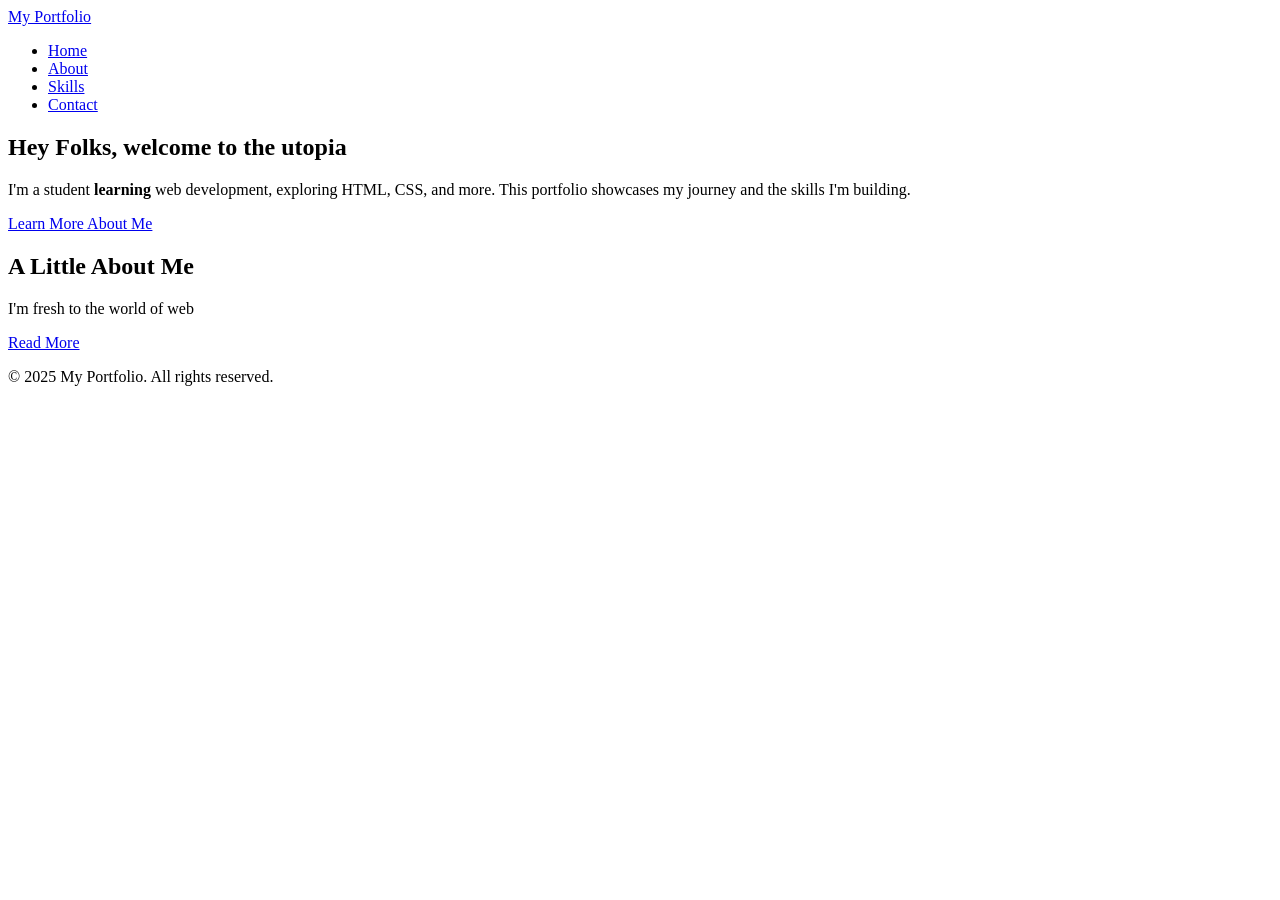
==== index.html @ 39845046 "Update index.html" ====
<!DOCTYPE html>
<!--
================================================================================
index.html — Your Homepage
================================================================================

This is the main page of your site. Everything below follows a pattern you'll
see in most web pages: a DOCTYPE, then an html element containing head and body.

The comments throughout this file explain what things are called and roughly
what they do. You don't need to read every comment before starting—skim them
when you're curious, or when you're trying to find something specific.

Feel free to experiment. If you break something, you can always look at the
original or fork the repository again.

================================================================================
-->
<html lang="en">
<!--
The <html> element wraps everything. The lang="en" attribute tells browsers
and screen readers that the content is in English.
-->

<head>
    <!--
    The <head> contains information ABOUT the page—metadata that doesn't appear
    on the page itself but affects how it displays and how search engines see it.
    -->

    <meta charset="UTF-8">
    <!--
    Character encoding. UTF-8 supports virtually all characters from all
    languages. Always include this first.
    -->

    <meta name="viewport" content="width=device-width, initial-scale=1.0">
    <!--
    This makes the page work properly on mobile devices. Without it, phones
    would display your site as a tiny zoomed-out desktop page.
    -->

    <meta name="description" content="A personal portfolio website">
    <!--
    Search engines might display this in search results. Update it to describe
    your site.
    -->

    <title></title>
    <!--
    This appears in the browser tab. It's also what shows in search results
    and bookmarks. Update it to reflect your site.
    
    → Exercise 3: Change this to your name or site name
    -->

    <link rel="stylesheet" href="styles.css">
    <!--
    This connects your HTML to the CSS file. Without this link, none of your
    styles would apply.
    -->

    <!-- Exercise 25: Add your favicon link here when you're ready
    <link rel="icon" type="image/x-icon" href="favicon.ico">
    -->
</head>

<body>
    <!--
    Everything visible on the page goes in the <body>. The structure here uses
    semantic elements: <header>, <main>, <footer> instead of generic <div>s.
    These communicate meaning to screen readers and search engines.
    -->

    <header>
        <!--
        The site header typically contains the logo/site name and main navigation.
        This appears at the top of every page.
        
        → Exercise 20: The CSS makes this "sticky"—scroll down your page and
          notice how the header stays visible at the top.
        -->
        <div class="container header-content">
            <!--
            The "container" class centers content and limits its width.
            Look at .container in styles.css to see how it works.
            -->

            <a href="index.html" class="logo">My Portfolio</a>
            <!--
            The logo is just a styled link that points back to the homepage.
            Update the text to match your site name.
            -->

            <nav class="main-nav">
                <!--
                The <nav> element indicates this is navigation. Screen readers
                recognize it and can announce "navigation" to users.
                
                → Exercise 12: Update these links to point to your sections
                -->
                <ul>
                    <li><a href="index.html">Home</a></li>
                    <li><a href="about.html">About</a></li>
                    <li><a href="#skills">Skills</a></li>
                    <li><a href="#contact">Contact</a></li>
                </ul>
            </nav>
        </div>
    </header>

    <main>
        <!--
        The <main> element contains the primary content of the page.
        There should be only one <main> per page.
        -->

        <section class="hero">
            <!--
            The "hero" is the large prominent section at the top of many sites.
            It typically contains a headline and brief introduction.
            
            → Exercise 14: Try changing the background to a gradient in CSS
            -->
            <div class="container">
                <h1>Hey Folks, welcome to the utopia</h1>
                <!--
                Every page should have one <h1>—the main heading.
                Screen readers and search engines use headings to understand
                the page structure.
                
                → Exercise 4: Change this to something personal
                -->

                <p class="hero-text">
                    I'm a student <strong>learning</strong> web development, exploring HTML, CSS, and more.
                    This portfolio showcases my journey and the skills I'm building.
                </p>
                <!--
                → Exercise 5: Rewrite this in your own voice
                → Exercise 6: Try adding <strong> or <em> tags around key words
                -->

                <a href="about.html" class="btn btn-primary">Learn More About Me</a>
                <!--
                This looks like a button but is actually a link. The difference:
                <button> is for actions (like submitting a form).
                <a> is for navigation (going somewhere).
                This navigates to the about page, so it's a link styled as a button.
                -->
            </div>
        </section>

        <section class="section about-preview">
            <!--
            A preview of the about page content. Notice the class "section"—
            this provides consistent padding across all sections.
            
            → Exercise 7: Rewrite the content in this section
            → Exercise 9: Try adding an image here
            -->
            <div class="container">
                <h2>A Little About Me</h2>

                <div class="card">
                    <!--
                    The "card" class creates a contained box with background,
                    padding, and shadow. You'll see this pattern throughout.
                    
                    → Exercise 15, 16: Explore how padding and border-radius work
                    → Exercise 22: Add hover effects to cards
                    -->
                    <p>
                        I'm fresh to the world of web 
                    </p>

                    <!-- 
                    → Exercise 9: Try adding an image here:
                    
                    <figure class="profile-image">
                        <img src="https://picsum.photos/400/300" alt="Description of image">
                        <figcaption>A caption for your image</figcaption>
                    </figure>
                    -->

                    <a href="about.html" class="btn">Read More</a>
                    <!--
                    → Exercise 10: Click this link to test navigation
                    -->
                </div>
            </div>
        </section>

        <!--
        → Exercise 8: Add your skills section here
        
        <section id="skills" class="section skills-section">
            <div class="container">
                <h2>What I'm Learning</h2>
                <p>Write something here about skills you're developing.</p>
                <div class="card">
                    <h3>Technical Skills</h3>
                    <p>List some things you're learning or want to learn.</p>
                </div>
            </div>
        </section>
        -->

        <!--
        → Exercise 11: Add your contact section here
        
        <section id="contact" class="section contact-section">
            <div class="container">
                <h2>Get In Touch</h2>
                <p>I'd love to hear from you.</p>
                <a href="mailto:your.email@example.com" class="btn">Send Me an Email</a>
            </div>
        </section>
        -->

    </main>

    <footer>
        <!--
        The footer typically contains copyright info and secondary links.
        
        → Exercise 21: Check out the CSS that pushes this to the bottom
        -->
        <div class="container">
            <p>&copy; 2025 My Portfolio. All rights reserved.</p>
            <!--
            &copy; is an HTML entity that displays the © symbol.
            Update the year and name.
            -->
        </div>
    </footer>

</body>
</html>
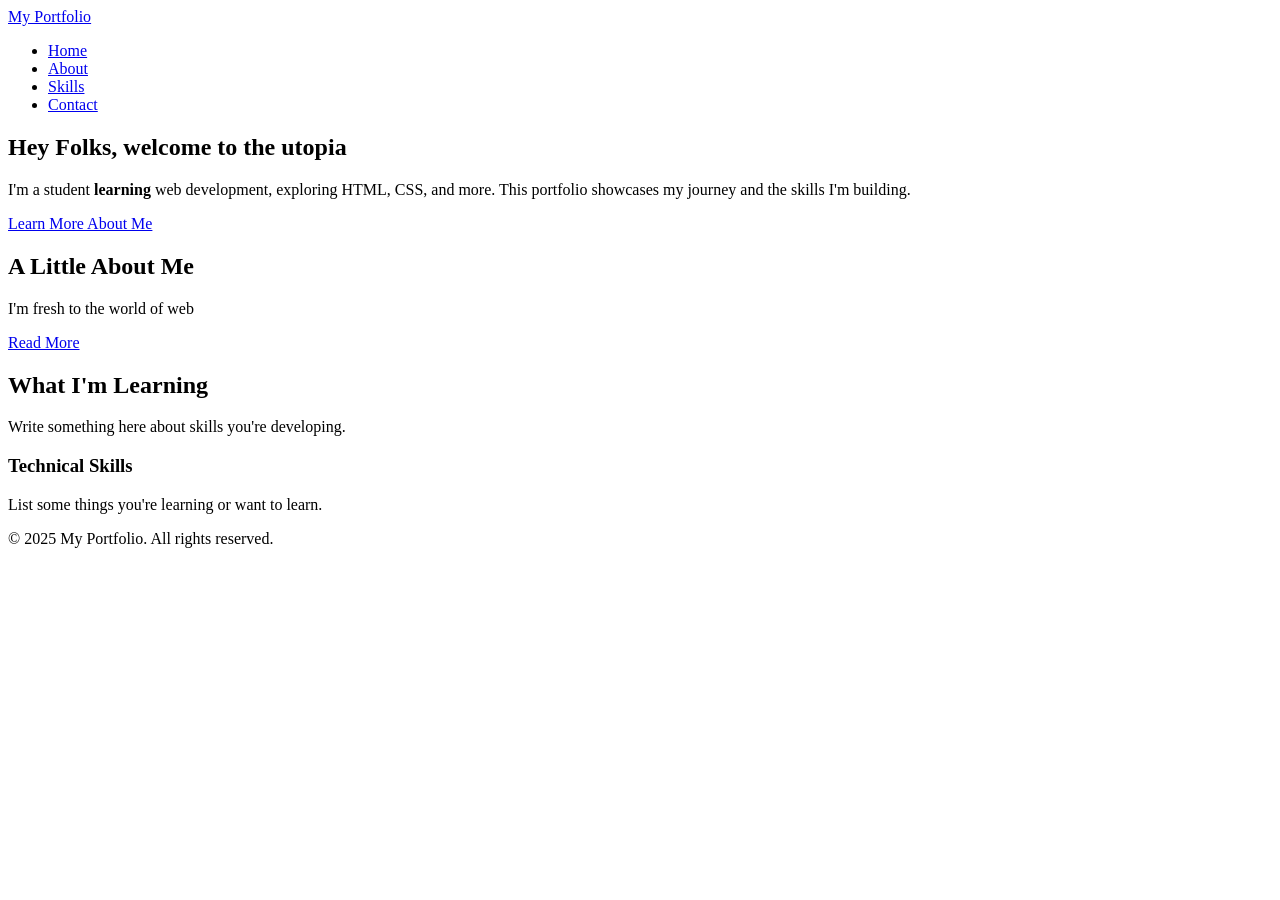
==== commit 85ac4a4d: "Update index.html" ====
--- a/index.html
+++ b/index.html
@@ -205,6 +205,16 @@
             </div>
         </section>
         -->
+        <section id="skills" class="section skills-section">
+            <div class="container">
+                <h2>What I'm Learning</h2>
+                <p>Write something here about skills you're developing.</p>
+                <div class="card">
+                    <h3>Technical Skills</h3>
+                    <p>List some things you're learning or want to learn.</p>
+                </div>
+            </div>
+        </section>
 
         <!--
         → Exercise 11: Add your contact section here
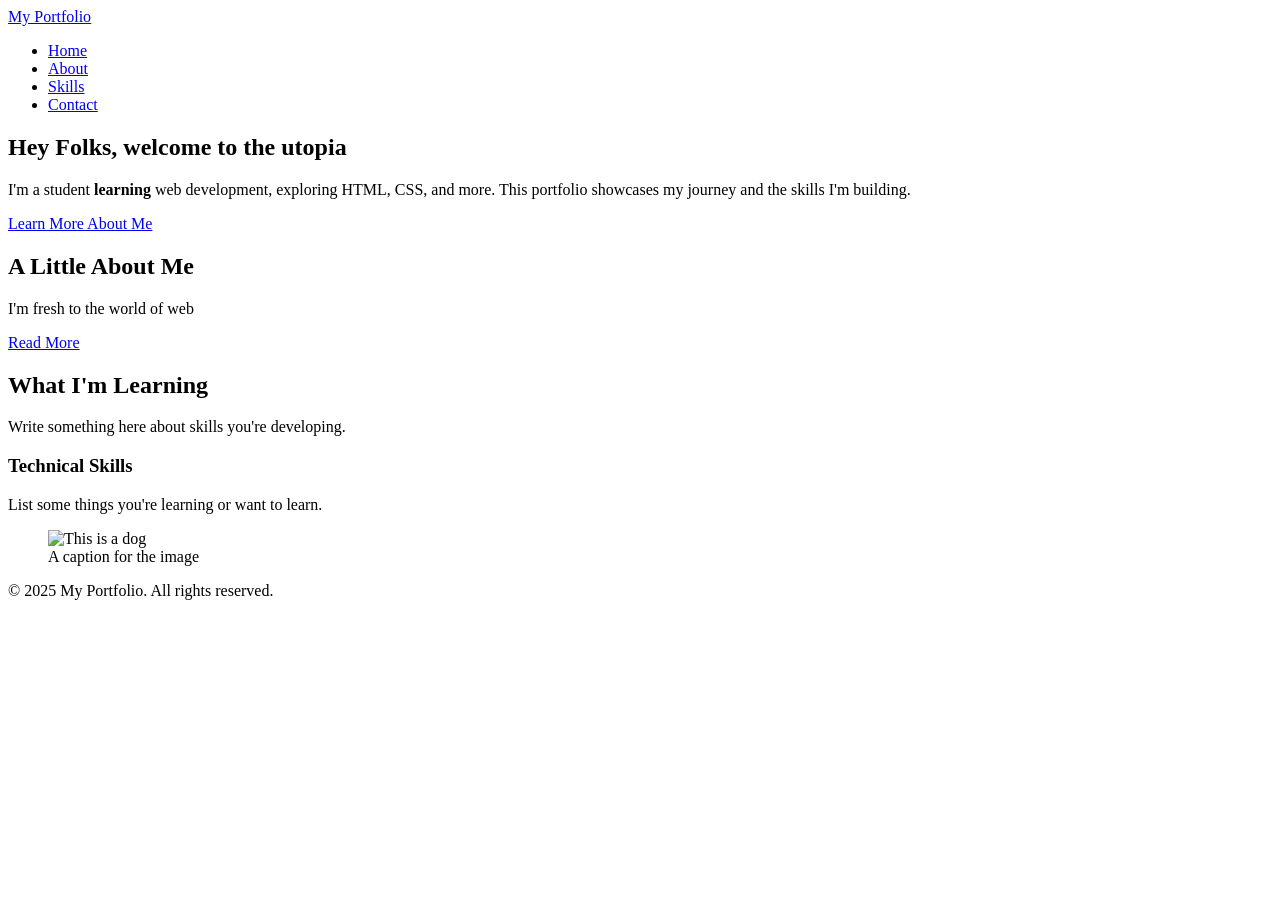
==== commit c2748b05: "Update index.html" ====
--- a/index.html
+++ b/index.html
@@ -216,6 +216,11 @@
             </div>
         </section>
 
+        <figure class="profile-image">
+            <img src="https://picsum.photos/400/300" alt="This is a dog">
+            <figcaption>A caption for the image</figcaption>
+        </figure>
+
         <!--
         → Exercise 11: Add your contact section here
         
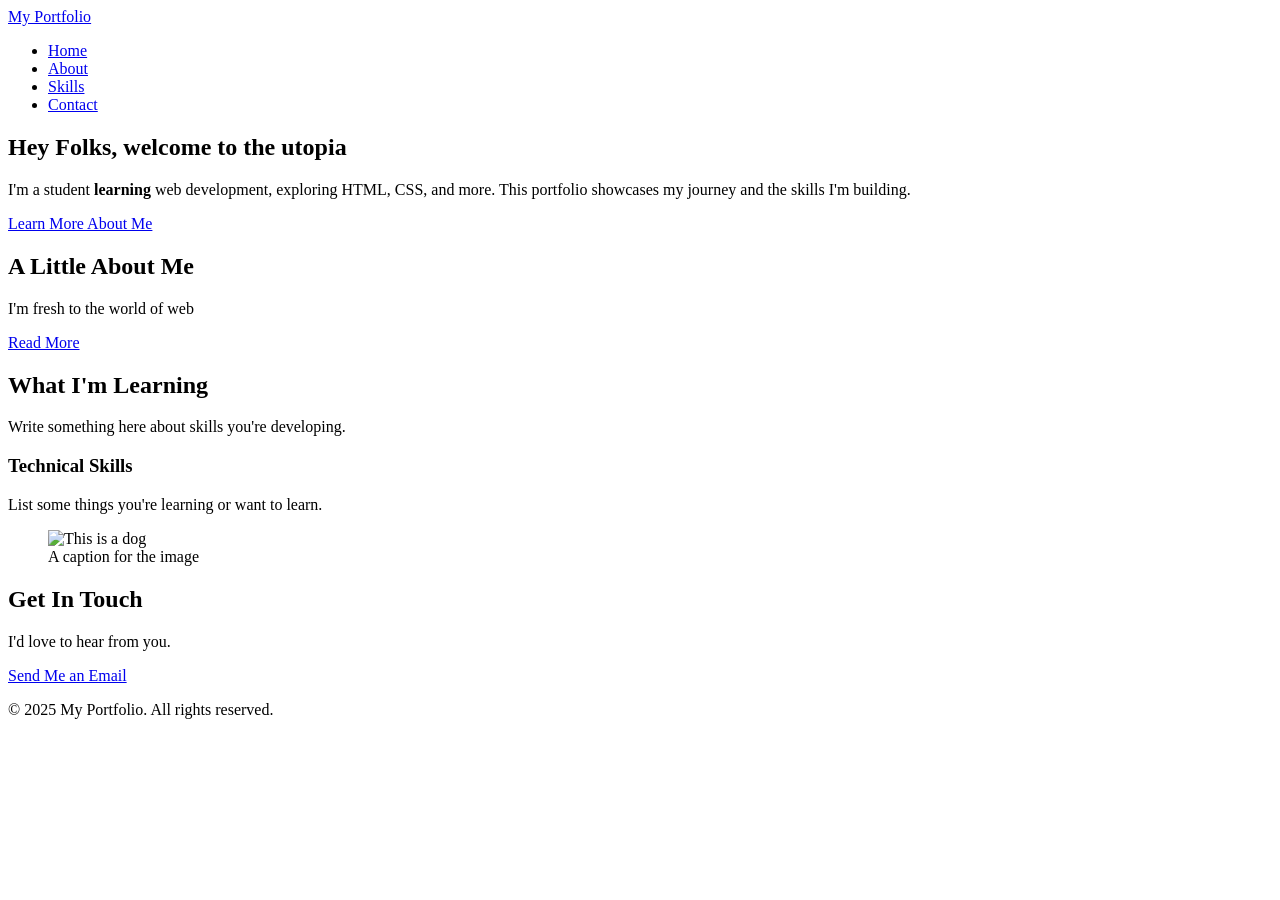
==== commit e8a7d877: "Update index.html" ====
--- a/index.html
+++ b/index.html
@@ -178,12 +178,12 @@
                     → Exercise 9: Try adding an image here:
                     
                     <figure class="profile-image">
-                        <img src="https://picsum.photos/400/300" alt="Description of image">
+                        <img src="https://picsum.photos/400/300" alt="">
                         <figcaption>A caption for your image</figcaption>
                     </figure>
                     -->
 
-                    <a href="about.html" class="btn">Read More</a>
+                    <a href="abut.html" class="btn">Read More</a>
                     <!--
                     → Exercise 10: Click this link to test navigation
                     -->
@@ -232,7 +232,13 @@
             </div>
         </section>
         -->
-
+        <section id="contact" class="section contact-section">
+            <div class="container">
+                <h2>Get In Touch</h2>
+                <p>I'd love to hear from you.</p>
+                <a href="sallychenying@gmail.com" class="btn">Send Me an Email</a>
+            </div>
+        </section>
     </main>
 
     <footer>
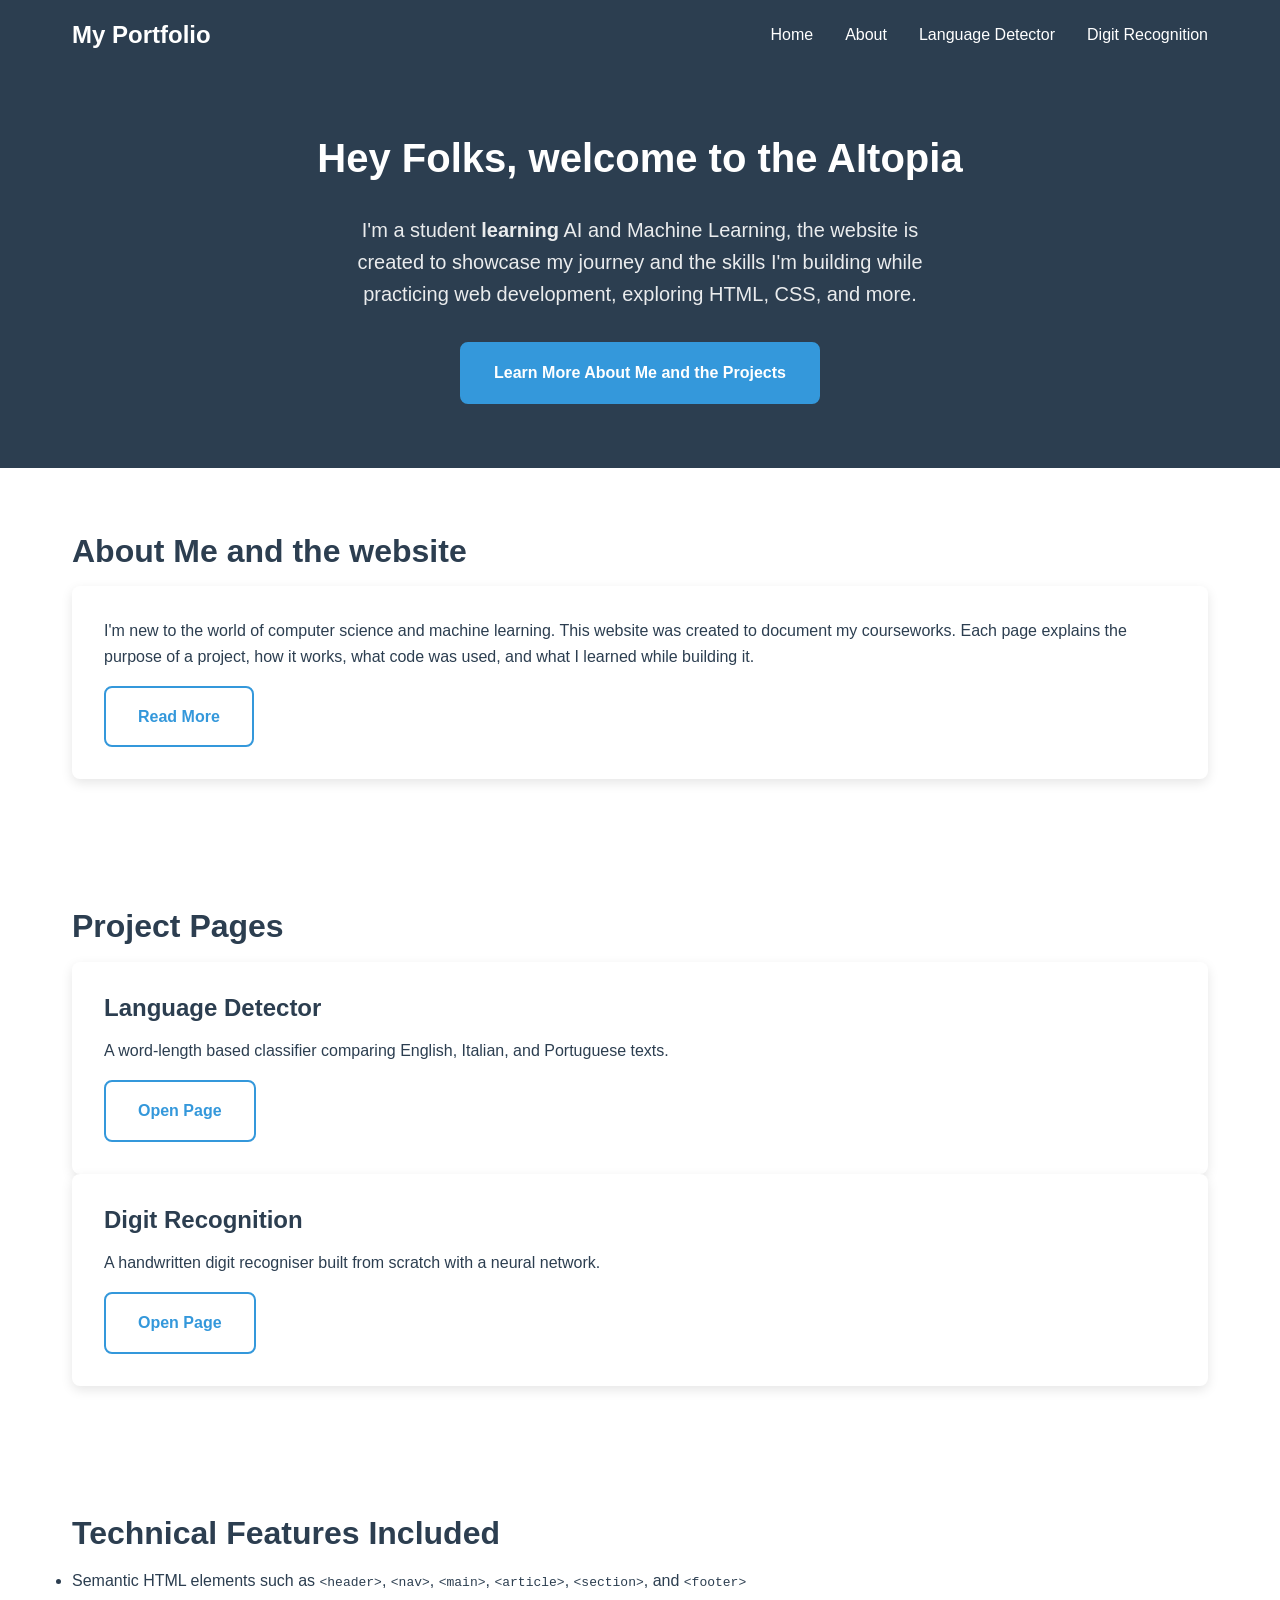
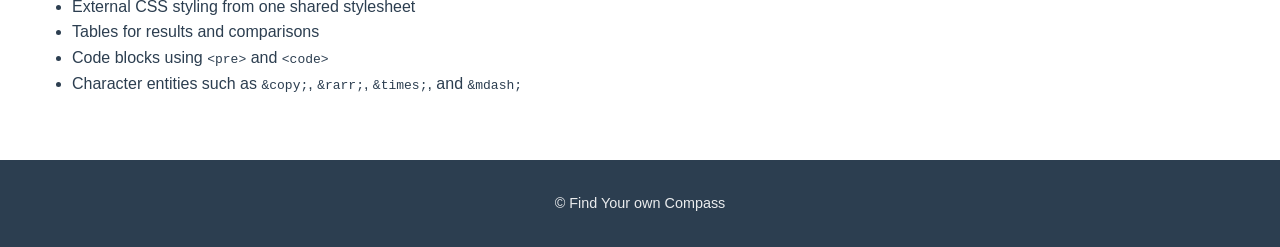
==== commit b6ba9165: "Revise homepage for AI and Machine Learning projects Updated the homepage content to reflect AI and " ====
--- a/index.html
+++ b/index.html
@@ -1,260 +1,85 @@
 <!DOCTYPE html>
-<!--
-================================================================================
-index.html — Your Homepage
-================================================================================
-
-This is the main page of your site. Everything below follows a pattern you'll
-see in most web pages: a DOCTYPE, then an html element containing head and body.
-
-The comments throughout this file explain what things are called and roughly
-what they do. You don't need to read every comment before starting—skim them
-when you're curious, or when you're trying to find something specific.
-
-Feel free to experiment. If you break something, you can always look at the
-original or fork the repository again.
-
-================================================================================
--->
 <html lang="en">
-<!--
-The <html> element wraps everything. The lang="en" attribute tells browsers
-and screen readers that the content is in English.
--->
-
 <head>
-    <!--
-    The <head> contains information ABOUT the page—metadata that doesn't appear
-    on the page itself but affects how it displays and how search engines see it.
-    -->
-
     <meta charset="UTF-8">
-    <!--
-    Character encoding. UTF-8 supports virtually all characters from all
-    languages. Always include this first.
-    -->
-
     <meta name="viewport" content="width=device-width, initial-scale=1.0">
-    <!--
-    This makes the page work properly on mobile devices. Without it, phones
-    would display your site as a tiny zoomed-out desktop page.
-    -->
-
-    <meta name="description" content="A personal portfolio website">
-    <!--
-    Search engines might display this in search results. Update it to describe
-    your site.
-    -->
-
-    <title></title>
-    <!--
-    This appears in the browser tab. It's also what shows in search results
-    and bookmarks. Update it to reflect your site.
-    
-    → Exercise 3: Change this to your name or site name
-    -->
-
+    <meta name="description" content="My AI and Machine Learning Sandbox">
+    <title>Project Documentation</title>
     <link rel="stylesheet" href="styles.css">
-    <!--
-    This connects your HTML to the CSS file. Without this link, none of your
-    styles would apply.
-    -->
-
-    <!-- Exercise 25: Add your favicon link here when you're ready
-    <link rel="icon" type="image/x-icon" href="favicon.ico">
-    -->
 </head>
-
 <body>
-    <!--
-    Everything visible on the page goes in the <body>. The structure here uses
-    semantic elements: <header>, <main>, <footer> instead of generic <div>s.
-    These communicate meaning to screen readers and search engines.
-    -->
-
     <header>
-        <!--
-        The site header typically contains the logo/site name and main navigation.
-        This appears at the top of every page.
-        
-        → Exercise 20: The CSS makes this "sticky"—scroll down your page and
-          notice how the header stays visible at the top.
-        -->
         <div class="container header-content">
-            <!--
-            The "container" class centers content and limits its width.
-            Look at .container in styles.css to see how it works.
-            -->
-
             <a href="index.html" class="logo">My Portfolio</a>
-            <!--
-            The logo is just a styled link that points back to the homepage.
-            Update the text to match your site name.
-            -->
-
             <nav class="main-nav">
-                <!--
-                The <nav> element indicates this is navigation. Screen readers
-                recognize it and can announce "navigation" to users.
-                
-                → Exercise 12: Update these links to point to your sections
-                -->
                 <ul>
                     <li><a href="index.html">Home</a></li>
                     <li><a href="about.html">About</a></li>
-                    <li><a href="#skills">Skills</a></li>
-                    <li><a href="#contact">Contact</a></li>
+                    <li><a href="language.html">Language Detector</a></li>
+                    <li><a href="digit.html">Digit Recognition</a></li>
                 </ul>
             </nav>
         </div>
     </header>
 
     <main>
-        <!--
-        The <main> element contains the primary content of the page.
-        There should be only one <main> per page.
-        -->
-
         <section class="hero">
-            <!--
-            The "hero" is the large prominent section at the top of many sites.
-            It typically contains a headline and brief introduction.
-            
-            → Exercise 14: Try changing the background to a gradient in CSS
-            -->
             <div class="container">
-                <h1>Hey Folks, welcome to the utopia</h1>
-                <!--
-                Every page should have one <h1>—the main heading.
-                Screen readers and search engines use headings to understand
-                the page structure.
-                
-                → Exercise 4: Change this to something personal
-                -->
-
+                <h1>Hey Folks, welcome to the AItopia</h1>
                 <p class="hero-text">
-                    I'm a student <strong>learning</strong> web development, exploring HTML, CSS, and more.
-                    This portfolio showcases my journey and the skills I'm building.
+                    I'm a student <strong>learning</strong> AI and Machine Learning, the website is created to showcase my journey and the skills I'm building while practicing web development, exploring HTML, CSS, and more.
                 </p>
-                <!--
-                → Exercise 5: Rewrite this in your own voice
-                → Exercise 6: Try adding <strong> or <em> tags around key words
-                -->
-
-                <a href="about.html" class="btn btn-primary">Learn More About Me</a>
-                <!--
-                This looks like a button but is actually a link. The difference:
-                <button> is for actions (like submitting a form).
-                <a> is for navigation (going somewhere).
-                This navigates to the about page, so it's a link styled as a button.
-                -->
+                <a href="about.html" class="btn btn-primary">Learn More About Me and the Projects</a>
             </div>
         </section>
 
-        <section class="section about-preview">
-            <!--
-            A preview of the about page content. Notice the class "section"—
-            this provides consistent padding across all sections.
-            
-            → Exercise 7: Rewrite the content in this section
-            → Exercise 9: Try adding an image here
-            -->
+        <section class="section">
             <div class="container">
-                <h2>A Little About Me</h2>
-
+                <h2>About Me and the website</h2>
                 <div class="card">
-                    <!--
-                    The "card" class creates a contained box with background,
-                    padding, and shadow. You'll see this pattern throughout.
-                    
-                    → Exercise 15, 16: Explore how padding and border-radius work
-                    → Exercise 22: Add hover effects to cards
-                    -->
-                    <p>
-                        I'm fresh to the world of web 
-                    </p>
-
-                    <!-- 
-                    → Exercise 9: Try adding an image here:
-                    
-                    <figure class="profile-image">
-                        <img src="https://picsum.photos/400/300" alt="">
-                        <figcaption>A caption for your image</figcaption>
-                    </figure>
-                    -->
-
+                    <p>I'm new to the world of computer science and machine learning. This website was created to document my courseworks. Each page explains the purpose of a project, how it works, what code was used, and what I learned while building it.</p> 
                     <a href="abut.html" class="btn">Read More</a>
-                    <!--
-                    → Exercise 10: Click this link to test navigation
-                    -->
                 </div>
             </div>
         </section>
 
-        <!--
-        → Exercise 8: Add your skills section here
-        
-        <section id="skills" class="section skills-section">
+        <section class="section alt-section">
             <div class="container">
-                <h2>What I'm Learning</h2>
-                <p>Write something here about skills you're developing.</p>
-                <div class="card">
-                    <h3>Technical Skills</h3>
-                    <p>List some things you're learning or want to learn.</p>
-                </div>
-            </div>
-        </section>
-        -->
-        <section id="skills" class="section skills-section">
-            <div class="container">
-                <h2>What I'm Learning</h2>
-                <p>Write something here about skills you're developing.</p>
-                <div class="card">
-                    <h3>Technical Skills</h3>
-                    <p>List some things you're learning or want to learn.</p>
+                <h2>Project Pages</h2>
+                <div class="card-grid">
+                    <article class="card">
+                        <h3>Language Detector</h3>
+                        <p>A word-length based classifier comparing English, Italian, and Portuguese texts.</p>
+                        <a href="language.html" class="btn">Open Page</a>
+                    </article>
+                    <article class="card">
+                        <h3>Digit Recognition</h3>
+                        <p>A handwritten digit recogniser built from scratch with a neural network.</p>
+                        <a href="digits.html" class="btn">Open Page</a>
+                    </article>
                 </div>
             </div>
         </section>
 
-        <figure class="profile-image">
-            <img src="https://picsum.photos/400/300" alt="This is a dog">
-            <figcaption>A caption for the image</figcaption>
-        </figure>
+        <section class="section">
 
-        <!--
-        → Exercise 11: Add your contact section here
-        
-        <section id="contact" class="section contact-section">
-            <div class="container">
-                <h2>Get In Touch</h2>
-                <p>I'd love to hear from you.</p>
-                <a href="mailto:your.email@example.com" class="btn">Send Me an Email</a>
-            </div>
-        </section>
-        -->
-        <section id="contact" class="section contact-section">
-            <div class="container">
-                <h2>Get In Touch</h2>
-                <p>I'd love to hear from you.</p>
-                <a href="sallychenying@gmail.com" class="btn">Send Me an Email</a>
-            </div>
-        </section>
+    <div class="container">
+        <h2>Technical Features Included</h2>
+        <ul>
+            <li>Semantic HTML elements such as <code>&lt;header&gt;</code>, <code>&lt;nav&gt;</code>, <code>&lt;main&gt;</code>, <code>&lt;article&gt;</code>, <code>&lt;section&gt;</code>, and <code>&lt;footer&gt;</code></li>
+            <li>External CSS styling from one shared stylesheet</li>
+            <li>Tables for results and comparisons</li>
+            <li>Code blocks using <code>&lt;pre&gt;</code> and <code>&lt;code&gt;</code></li>
+            <li>Character entities such as <code>&amp;copy;</code>, <code>&amp;rarr;</code>, <code>&amp;times;</code>, and <code>&amp;mdash;</code></li>
+        </ul>
+    </div>
+</section>
     </main>
 
-    <footer>
-        <!--
-        The footer typically contains copyright info and secondary links.
-        
-        → Exercise 21: Check out the CSS that pushes this to the bottom
-        -->
+    <footer class="site-footer">
         <div class="container">
-            <p>&copy; 2025 My Portfolio. All rights reserved.</p>
-            <!--
-            &copy; is an HTML entity that displays the © symbol.
-            Update the year and name.
-            -->
+            <p>© Find Your own Compass</p>
         </div>
     </footer>
-
 </body>
 </html>
--- a/styles.css
+++ b/styles.css
@@ -0,0 +1,579 @@
+/*
+================================================================================
+styles.css — The Stylesheet
+================================================================================
+
+This file controls how your HTML looks. Both index.html and about.html link
+to this same file, which is why they share the same styling.
+
+The file is organized into sections. Use the table of contents below to find
+specific areas, or just scroll through to explore.
+
+Table of Contents:
+1. CSS Variables
+2. Reset & Base Styles
+3. Typography
+4. Layout & Container
+5. Header & Navigation
+6. Hero Section
+7. Sections & Cards
+8. Buttons
+9. About Page
+10. Footer
+11. Images
+12. Utilities
+13. Responsive Styles (Media Queries)
+
+================================================================================
+*/
+
+
+/*
+================================================================================
+1. CSS VARIABLES
+================================================================================
+
+Variables let you define values once and reuse them throughout. They're defined
+with -- prefix and used with var(). Changing a variable here changes it
+everywhere it's used.
+
+→ Exercise 13: Try changing these colors and watch what happens
+*/
+
+:root {
+    /* Colors */
+    --primary-color: #2c3e50;
+    --secondary-color: #34495e;
+    --accent-color: #3498db;
+    --text-dark: #2c3e50;
+    --text-light: #7f8c8d;
+    --white: #ffffff;
+    --light-gray: #f8f9fa;
+
+    /* Spacing - rem units scale with user's font size preferences */
+    --spacing-xs: 0.5rem;
+    --spacing-sm: 1rem;
+    --spacing-md: 2rem;
+    --spacing-lg: 3rem;
+    --spacing-xl: 4rem;
+
+    /* Typography */
+    --font-main: 'Segoe UI', Tahoma, Geneva, Verdana, sans-serif;
+
+    /* Animation */
+    --transition-fast: 0.2s ease;
+    --transition-normal: 0.3s ease;
+
+    /* Border radius */
+    --radius-sm: 4px;
+    --radius-md: 8px;
+    --radius-lg: 16px;
+
+    /* Shadows */
+    --shadow-sm: 0 2px 4px rgba(0, 0, 0, 0.1);
+    --shadow-md: 0 4px 12px rgba(0, 0, 0, 0.1);
+    --shadow-lg: 0 8px 25px rgba(0, 0, 0, 0.15);
+}
+
+
+/*
+================================================================================
+2. RESET & BASE STYLES
+================================================================================
+
+Browsers have default styles that vary. These rules create a consistent
+starting point.
+*/
+
+* {
+    margin: 0;
+    padding: 0;
+    box-sizing: border-box;
+    /*
+    box-sizing: border-box makes width include padding and border.
+    Without this, a 200px wide element with 20px padding would actually
+    be 240px wide. With border-box, it stays 200px and the content shrinks.
+    */
+}
+
+html {
+    scroll-behavior: smooth;
+    /*
+    Makes anchor links (#section) scroll smoothly instead of jumping.
+    → Exercise 12: Click a navigation link to see this in action
+    */
+}
+
+body {
+    font-family: var(--font-main);
+    line-height: 1.6;
+    color: var(--text-dark);
+    background-color: var(--white);
+    min-height: 100vh;
+    display: flex;
+    flex-direction: column;
+    /*
+    Flexbox on body with column direction helps position the footer.
+    → Exercise 21: See how margin-top: auto on footer uses this
+    */
+}
+
+
+/*
+================================================================================
+3. TYPOGRAPHY
+================================================================================
+*/
+
+h1, h2, h3, h4, h5, h6 {
+    font-weight: 700;
+    line-height: 1.2;
+    margin-bottom: var(--spacing-sm);
+}
+
+h1 { font-size: 2.5rem; }
+h2 { font-size: 2rem; }
+h3 { font-size: 1.5rem; }
+
+p {
+    margin-bottom: var(--spacing-sm);
+}
+
+p:last-child {
+    margin-bottom: 0;
+    /* Removes bottom margin from the last paragraph in a container */
+}
+
+strong { font-weight: 700; }
+em { font-style: italic; }
+
+a {
+    color: var(--accent-color);
+    text-decoration: none;
+    transition: color var(--transition-fast);
+}
+
+a:hover {
+    color: var(--primary-color);
+    text-decoration: underline;
+}
+
+a:focus {
+    outline: 2px solid var(--accent-color);
+    outline-offset: 2px;
+    /*
+    Focus styles are essential for keyboard navigation.
+    → Exercise 23: Press Tab to move through links and see this outline
+    */
+}
+
+
+/*
+================================================================================
+4. LAYOUT & CONTAINER
+================================================================================
+*/
+
+.container {
+    width: 100%;
+    max-width: 1200px;
+    margin: 0 auto;
+    padding: 0 var(--spacing-md);
+    /*
+    max-width prevents content from stretching too wide on large screens.
+    margin: 0 auto centers the container (auto left/right margins split
+    available space evenly).
+    
+    → Exercise 19: Try changing max-width or removing margin: 0 auto
+    */
+}
+
+
+/*
+================================================================================
+5. HEADER & NAVIGATION
+================================================================================
+
+→ Exercise 20: Explore position: sticky here
+*/
+
+header {
+    background-color: var(--primary-color);
+    color: var(--white);
+    padding: var(--spacing-sm) 0;
+    position: sticky;
+    top: 0;
+    z-index: 100;
+    /*
+    position: sticky + top: 0 makes the header stick to the top when you scroll.
+    z-index ensures it appears above other content.
+    
+    Try changing sticky to fixed or relative and scroll your page.
+    */
+}
+
+.header-content {
+    display: flex;
+    justify-content: space-between;
+    align-items: center;
+    /*
+    Flexbox places logo on left, nav on right.
+    justify-content: space-between pushes them to opposite ends.
+    */
+}
+
+.logo {
+    font-size: 1.5rem;
+    font-weight: 700;
+    color: var(--white);
+    text-decoration: none;
+}
+
+.logo:hover {
+    color: var(--light-gray);
+    text-decoration: none;
+}
+
+.main-nav ul {
+    display: flex;
+    list-style: none;
+    gap: var(--spacing-md);
+    /* gap creates space between flex items */
+}
+
+.main-nav a {
+    color: var(--white);
+    text-decoration: none;
+    padding: var(--spacing-xs) 0;
+}
+
+.main-nav a:hover,
+.main-nav a.active {
+    text-decoration: underline;
+    text-underline-offset: 4px;
+}
+
+.main-nav a:focus {
+    outline: 2px solid var(--white);
+    outline-offset: 2px;
+}
+
+
+/*
+================================================================================
+6. HERO SECTION
+================================================================================
+
+→ Exercise 14: Try changing the background to a gradient
+→ Exercise 17: Experiment with text-align
+*/
+
+.hero {
+    background-color: var(--primary-color);
+    /*
+    Try replacing with:
+    background: linear-gradient(0deg, var(--primary-color), var(--accent-color));
+    */
+    color: var(--white);
+    text-align: center;
+    padding: var(--spacing-xl) 0;
+}
+
+.hero h1 {
+    margin-bottom: var(--spacing-md);
+}
+
+.hero-text {
+    font-size: 1.25rem;
+    max-width: 600px;
+    margin: 0 auto var(--spacing-md);
+    opacity: 0.9;
+}
+
+
+/*
+================================================================================
+7. SECTIONS & CARDS
+================================================================================
+
+→ Exercise 15: Explore padding here
+→ Exercise 16: Experiment with border-radius and borders
+→ Exercise 18: Try adding section-specific styles
+→ Exercise 22: Add hover effects
+*/
+
+.section {
+    padding: var(--spacing-xl) 0;
+}
+
+.page-header {
+    background-color: var(--light-gray);
+    text-align: center;
+    padding: var(--spacing-lg) 0;
+}
+
+.page-subtitle {
+    color: var(--text-light);
+    font-size: 1.125rem;
+}
+
+.card {
+    background-color: var(--white);
+    padding: var(--spacing-md);
+    border-radius: var(--radius-md);
+    box-shadow: var(--shadow-md);
+    transition: transform var(--transition-fast), box-shadow var(--transition-fast);
+    /*
+    The transition property here makes hover animations smooth.
+    → Exercise 22: Add the .card:hover rule below
+    */
+}
+
+/* → Exercise 22: Uncomment to add hover effects
+.card:hover {
+    transform: translateY(-5px);
+    box-shadow: var(--shadow-lg);
+}
+*/
+
+/* → Exercise 18: Uncomment to style the skills section differently
+.skills-section {
+    background-color: var(--light-gray);
+}
+
+.skills-section .card {
+    border-left: 4px solid var(--accent-color);
+}
+*/
+
+/* Contact section styling (for Exercise 11) */
+.contact-section {
+    background-color: var(--primary-color);
+    color: var(--white);
+    text-align: center;
+}
+
+.contact-section h2 {
+    color: var(--white);
+}
+
+.contact-section .btn {
+    background-color: var(--white);
+    color: var(--primary-color);
+    border-color: var(--white);
+}
+
+.contact-section .btn:hover {
+    background-color: var(--light-gray);
+    border-color: var(--light-gray);
+}
+
+
+/*
+================================================================================
+8. BUTTONS
+================================================================================
+*/
+
+.btn {
+    display: inline-block;
+    padding: var(--spacing-sm) var(--spacing-md);
+    background-color: transparent;
+    color: var(--accent-color);
+    border: 2px solid var(--accent-color);
+    border-radius: var(--radius-md);
+    text-decoration: none;
+    font-weight: 600;
+    cursor: pointer;
+    transition: all var(--transition-fast);
+}
+
+.btn:hover {
+    background-color: var(--accent-color);
+    color: var(--white);
+    text-decoration: none;
+}
+
+.btn:focus {
+    outline: 2px solid var(--primary-color);
+    outline-offset: 2px;
+}
+
+.btn-primary {
+    background-color: var(--accent-color);
+    color: var(--white);
+}
+
+.btn-primary:hover {
+    background-color: var(--primary-color);
+    border-color: var(--primary-color);
+}
+
+.cta-buttons {
+    display: flex;
+    gap: var(--spacing-sm);
+    justify-content: center;
+    flex-wrap: wrap;
+}
+
+
+/*
+================================================================================
+9. ABOUT PAGE
+================================================================================
+*/
+
+.about-content {
+    max-width: 800px;
+    margin: 0 auto;
+    /* Narrower width for readability */
+}
+
+.about-content h2 {
+    margin-top: var(--spacing-lg);
+}
+
+.about-content h2:first-child {
+    margin-top: 0;
+}
+
+.skills-list {
+    list-style-position: inside;
+    padding-left: var(--spacing-sm);
+}
+
+.skills-list li {
+    padding: var(--spacing-xs) 0;
+}
+
+
+/*
+================================================================================
+10. FOOTER
+================================================================================
+
+→ Exercise 21: Notice margin-top: auto and how it works with flexbox on body
+*/
+
+footer {
+    background-color: var(--primary-color);
+    color: var(--white);
+    padding: var(--spacing-md) 0;
+    text-align: center;
+    margin-top: auto;
+    /*
+    margin-top: auto pushes the footer to the bottom because body is
+    display: flex with flex-direction: column. The auto margin takes up
+    all available space above the footer.
+    */
+}
+
+footer p {
+    font-size: 0.9rem;
+    opacity: 0.9;
+}
+
+
+/*
+================================================================================
+11. IMAGES
+================================================================================
+
+→ Exercise 9: Add an image and use these styles
+*/
+
+.profile-image {
+    margin: var(--spacing-md) auto;
+    max-width: 400px;
+}
+
+.profile-image img {
+    width: 100%;
+    height: auto;
+    border-radius: var(--radius-md);
+    /*
+    width: 100% + height: auto keeps the image's aspect ratio.
+    The image scales to fit its container without distorting.
+    */
+}
+
+.profile-image figcaption {
+    text-align: center;
+    font-size: 0.9rem;
+    color: var(--text-light);
+    margin-top: var(--spacing-xs);
+}
+
+
+/*
+================================================================================
+12. UTILITIES
+================================================================================
+
+Small helper classes for common needs.
+*/
+
+.text-center { text-align: center; }
+.text-light { color: var(--text-light); }
+
+
+/*
+================================================================================
+13. RESPONSIVE STYLES (MEDIA QUERIES)
+================================================================================
+
+Media queries apply styles only when certain conditions are met.
+These rules take effect when the screen is 768px or narrower.
+
+→ Exercise 24: Add more breakpoints or modify these
+*/
+
+@media (max-width: 768px) {
+    .header-content {
+        flex-direction: column;
+        gap: var(--spacing-sm);
+        /* Stack logo and nav vertically on smaller screens */
+    }
+
+    .main-nav ul {
+        flex-wrap: wrap;
+        justify-content: center;
+    }
+
+    .hero {
+        padding: var(--spacing-lg) 0;
+    }
+
+    h1 { font-size: 2rem; }
+    h2 { font-size: 1.5rem; }
+}
+
+/* → Exercise 24: Try adding this smaller breakpoint
+@media (max-width: 480px) {
+    .hero h1 {
+        font-size: 1.75rem;
+    }
+    
+    .container {
+        padding: 0 1rem;
+    }
+    
+    .card {
+        padding: 1rem;
+    }
+}
+*/
+
+
+/*
+================================================================================
+END OF STYLESHEET
+================================================================================
+
+As you work through the exercises, you'll encounter most of these rules.
+The comments point to relevant exercises, but feel free to experiment with
+anything that catches your interest.
+
+If something breaks, that's useful information—you've learned what that
+rule does. You can always undo changes or start fresh.
+*/
